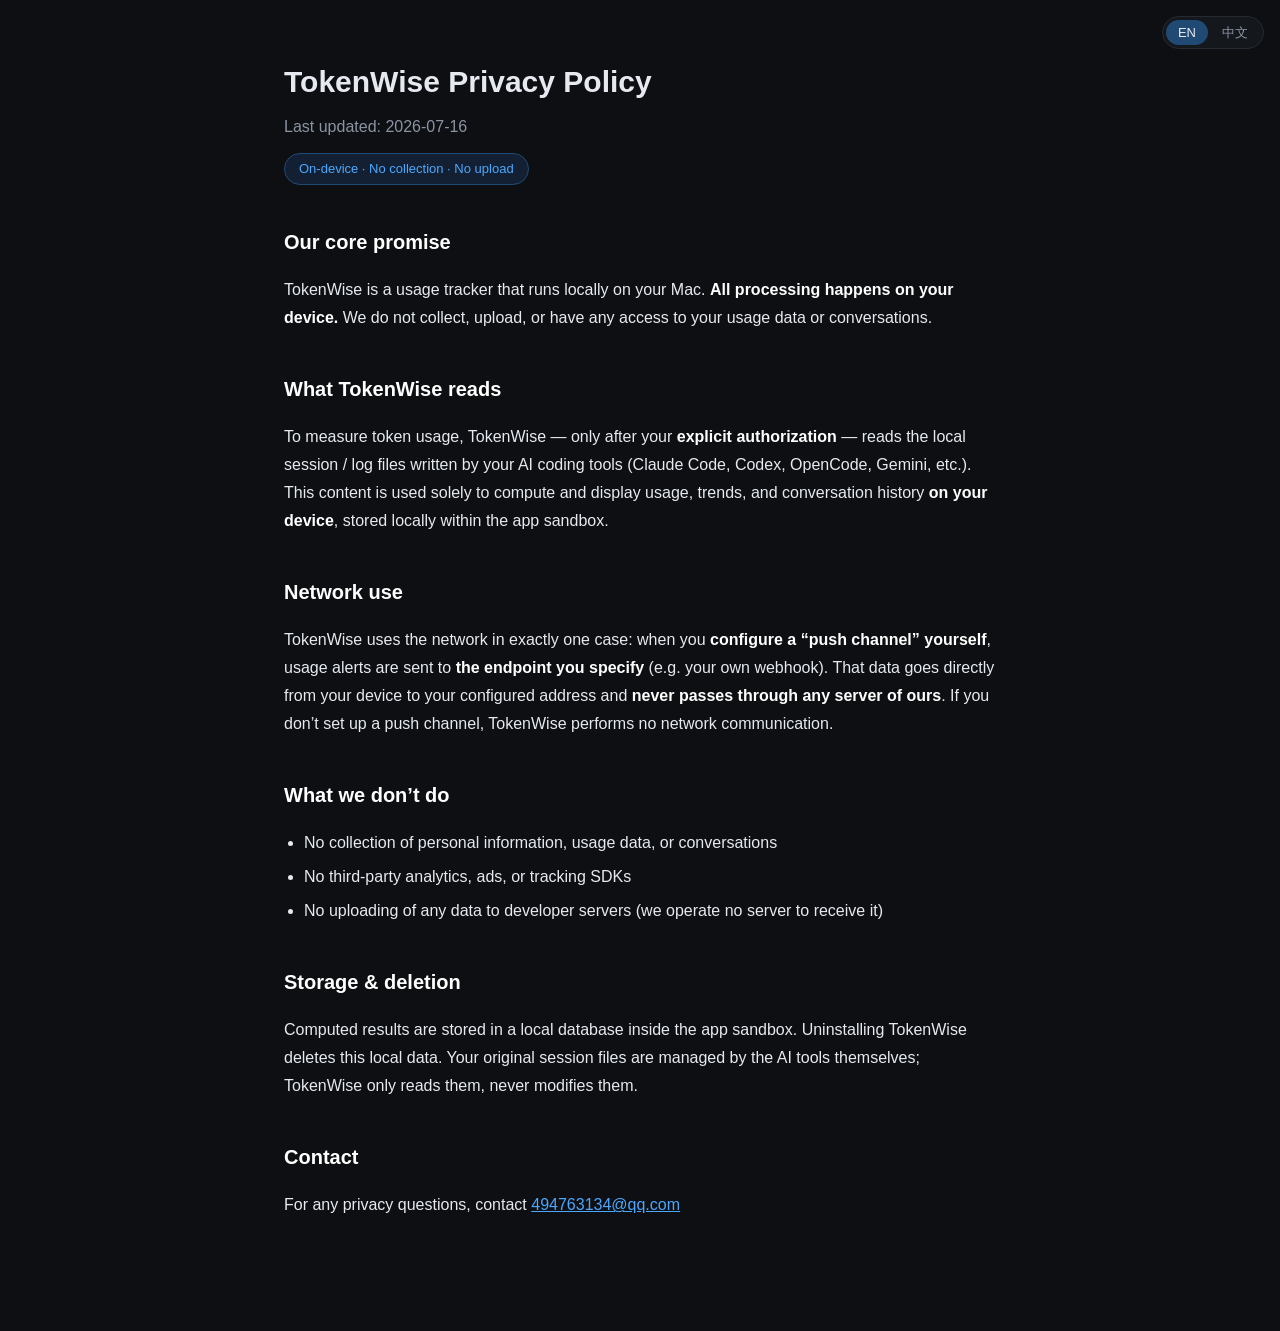
==== privacy.html @ 16d8dbb7 "Initial site: TokenWise landing, privacy & support (EN default, zh/en toggle) Static pages with a cl" ====
<!doctype html>
<html lang="en" data-lang="en" data-title-en="TokenWise Privacy Policy" data-title-zh="TokenWise 隐私政策">
<head>
<meta charset="utf-8">
<meta name="viewport" content="width=device-width, initial-scale=1">
<title>TokenWise Privacy Policy</title>
<style>
:root{color-scheme:dark}
*{box-sizing:border-box}
body{margin:0;background:#0d0f12;color:#e6eaf0;font:16px/1.75 -apple-system,BlinkMacSystemFont,"PingFang SC","Segoe UI",Roboto,sans-serif}
.wrap{max-width:760px;margin:0 auto;padding:56px 24px 96px}
h1{font-size:30px;margin:0 0 4px}
h2{font-size:20px;margin:40px 0 10px;color:#fff}
.sub{color:#8a94a3;margin:0 0 12px}
.badge{display:inline-block;background:#132033;color:#4aa8ff;border:1px solid #204a73;border-radius:999px;padding:4px 14px;font-size:13px}
a{color:#4aa8ff}
strong{color:#fff}
ul{padding-left:20px}li{margin:6px 0}
/* language switcher */
.langsw{position:fixed;top:16px;right:16px;display:flex;gap:2px;background:#14171c;border:1px solid #262b33;border-radius:999px;padding:3px;z-index:10}
.langsw button{appearance:none;-webkit-appearance:none;border:0;background:transparent;color:#8a94a3;font:inherit;font-size:13px;line-height:1;padding:6px 12px;border-radius:999px;cursor:pointer}
html[data-lang="en"] .lang-en,html[data-lang="zh"] .lang-zh{background:#204a73;color:#e6eaf0}
html[data-lang="en"] [data-lang-block="zh"],html[data-lang="zh"] [data-lang-block="en"]{display:none}
</style>
<script>try{var l=localStorage.getItem('tw-lang');if(l==='en'||l==='zh'){var e=document.documentElement;e.setAttribute('data-lang',l);e.setAttribute('lang',l==='zh'?'zh-CN':'en');var t=e.getAttribute(l==='zh'?'data-title-zh':'data-title-en');if(t)document.title=t;}}catch(e){}</script>
</head>
<body>
<div class="langsw" role="group" aria-label="Language / 语言">
<button type="button" class="lang-en" data-set-lang="en" aria-pressed="true">EN</button>
<button type="button" class="lang-zh" data-set-lang="zh" aria-pressed="false">中文</button>
</div>
<div class="wrap">

<div data-lang-block="en">
<h1>TokenWise Privacy Policy</h1>
<p class="sub">Last updated: 2026-07-16</p>
<span class="badge">On-device · No collection · No upload</span>

<h2>Our core promise</h2>
<p>TokenWise is a usage tracker that runs locally on your Mac. <strong>All processing happens on your device.</strong> We do not collect, upload, or have any access to your usage data or conversations.</p>

<h2>What TokenWise reads</h2>
<p>To measure token usage, TokenWise — only after your <strong>explicit authorization</strong> — reads the local session / log files written by your AI coding tools (Claude Code, Codex, OpenCode, Gemini, etc.). This content is used solely to compute and display usage, trends, and conversation history <strong>on your device</strong>, stored locally within the app sandbox.</p>

<h2>Network use</h2>
<p>TokenWise uses the network in exactly one case: when you <strong>configure a “push channel” yourself</strong>, usage alerts are sent to <strong>the endpoint you specify</strong> (e.g. your own webhook). That data goes directly from your device to your configured address and <strong>never passes through any server of ours</strong>. If you don’t set up a push channel, TokenWise performs no network communication.</p>

<h2>What we don’t do</h2>
<ul>
<li>No collection of personal information, usage data, or conversations</li>
<li>No third-party analytics, ads, or tracking SDKs</li>
<li>No uploading of any data to developer servers (we operate no server to receive it)</li>
</ul>

<h2>Storage &amp; deletion</h2>
<p>Computed results are stored in a local database inside the app sandbox. Uninstalling TokenWise deletes this local data. Your original session files are managed by the AI tools themselves; TokenWise only reads them, never modifies them.</p>

<h2>Contact</h2>
<p>For any privacy questions, contact <a href="mailto:494763134@qq.com">494763134@qq.com</a></p>
</div>

<div data-lang-block="zh">
<h1>TokenWise 隐私政策</h1>
<p class="sub">最后更新：2026-07-16</p>
<span class="badge">本地处理 · 不收集 · 不上传</span>

<h2>核心承诺</h2>
<p>TokenWise 是一款在你 Mac 本地运行的用量统计工具。<strong>所有统计都在你的设备本地完成</strong>，我们不收集、不上传、也无法看到你的任何用量数据或对话内容。</p>

<h2>TokenWise 读取什么</h2>
<p>为统计 token 用量，TokenWise 在你<strong>显式授权</strong>后，读取本地 AI 编程工具写在本机的会话 / 日志文件（Claude Code、Codex、OpenCode、Gemini 等）。读取到的内容仅用于<strong>在本机</strong>计算并展示用量、趋势与对话回看，保存在你设备本地的应用沙盒内。</p>

<h2>网络使用</h2>
<p>TokenWise 仅在一种情况下使用网络：当你<strong>主动配置了「推送渠道」</strong>时，用量预警会发送到<strong>你自己指定的端点</strong>（如你填写的 Webhook）。该数据直接从你的设备发往你配置的地址，<strong>不经过我们的任何服务器</strong>。若不配置推送渠道，TokenWise 不进行任何网络通信。</p>

<h2>我们不做的事</h2>
<ul>
<li>不收集个人信息、用量数据或对话内容</li>
<li>不含第三方分析、广告或追踪 SDK</li>
<li>不上传任何数据到开发者服务器（我们没有服务器接收这些数据）</li>
</ul>

<h2>数据存储与删除</h2>
<p>统计结果保存在应用沙盒内的本地数据库。卸载 TokenWise 即删除这些本地数据。你原始的会话文件由各 AI 工具自身管理，TokenWise 只读不改。</p>

<h2>联系我们</h2>
<p>隐私相关问题请联系：<a href="mailto:494763134@qq.com">494763134@qq.com</a></p>
</div>

</div>
<script>
(function(){
  var doc=document.documentElement;
  function apply(l,save){
    doc.setAttribute('data-lang',l);
    doc.setAttribute('lang',l==='zh'?'zh-CN':'en');
    var t=doc.getAttribute(l==='zh'?'data-title-zh':'data-title-en');
    if(t)document.title=t;
    var b=document.querySelectorAll('[data-set-lang]');
    for(var i=0;i<b.length;i++)b[i].setAttribute('aria-pressed',b[i].getAttribute('data-set-lang')===l?'true':'false');
    if(save){try{localStorage.setItem('tw-lang',l);}catch(e){}}
  }
  var b=document.querySelectorAll('[data-set-lang]');
  for(var i=0;i<b.length;i++)(function(x){x.addEventListener('click',function(){apply(x.getAttribute('data-set-lang'),true);});})(b[i]);
  apply(doc.getAttribute('data-lang')||'en',false);
})();
</script>
</body></html>
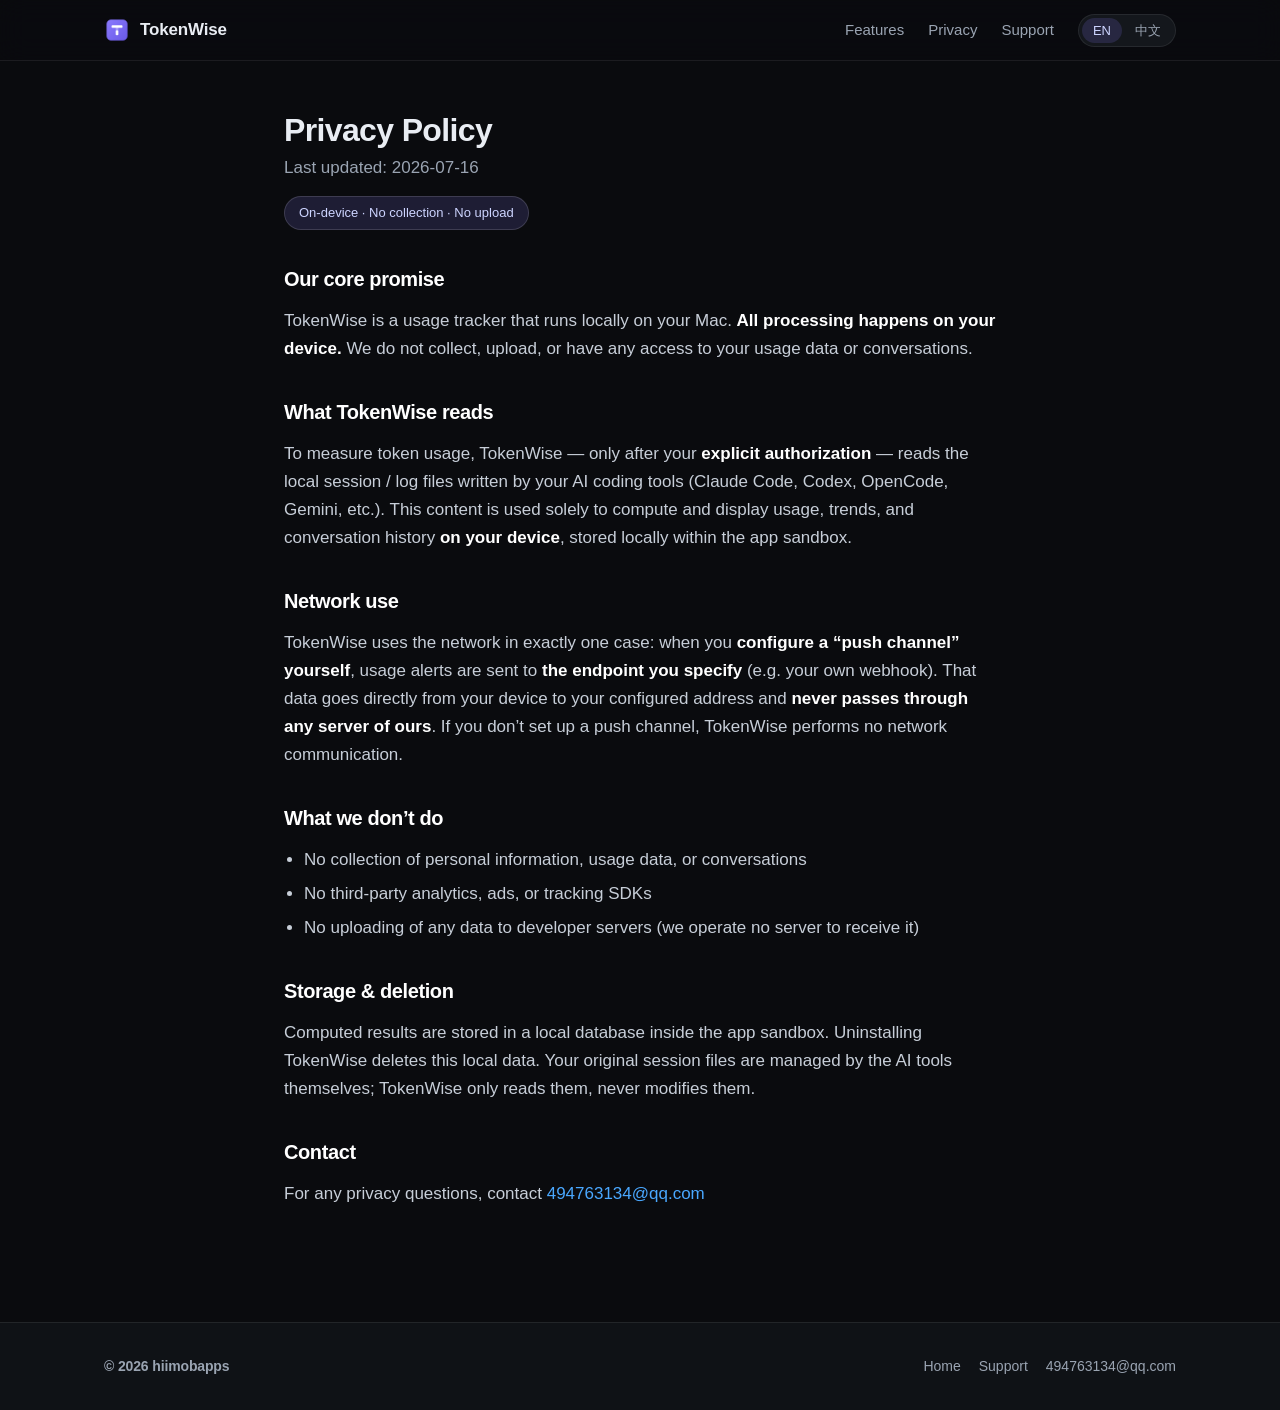
==== commit 5030b910: "Rebuild as a full product landing page - index.html: premium dark landing — hero with framed real sc" ====
--- a/privacy.html
+++ b/privacy.html
@@ -1,38 +1,33 @@
 <!doctype html>
-<html lang="en" data-lang="en" data-title-en="TokenWise Privacy Policy" data-title-zh="TokenWise 隐私政策">
+<html lang="en" data-lang="en" data-title-en="TokenWise — Privacy Policy" data-title-zh="TokenWise — 隐私政策">
 <head>
 <meta charset="utf-8">
 <meta name="viewport" content="width=device-width, initial-scale=1">
-<title>TokenWise Privacy Policy</title>
-<style>
-:root{color-scheme:dark}
-*{box-sizing:border-box}
-body{margin:0;background:#0d0f12;color:#e6eaf0;font:16px/1.75 -apple-system,BlinkMacSystemFont,"PingFang SC","Segoe UI",Roboto,sans-serif}
-.wrap{max-width:760px;margin:0 auto;padding:56px 24px 96px}
-h1{font-size:30px;margin:0 0 4px}
-h2{font-size:20px;margin:40px 0 10px;color:#fff}
-.sub{color:#8a94a3;margin:0 0 12px}
-.badge{display:inline-block;background:#132033;color:#4aa8ff;border:1px solid #204a73;border-radius:999px;padding:4px 14px;font-size:13px}
-a{color:#4aa8ff}
-strong{color:#fff}
-ul{padding-left:20px}li{margin:6px 0}
-/* language switcher */
-.langsw{position:fixed;top:16px;right:16px;display:flex;gap:2px;background:#14171c;border:1px solid #262b33;border-radius:999px;padding:3px;z-index:10}
-.langsw button{appearance:none;-webkit-appearance:none;border:0;background:transparent;color:#8a94a3;font:inherit;font-size:13px;line-height:1;padding:6px 12px;border-radius:999px;cursor:pointer}
-html[data-lang="en"] .lang-en,html[data-lang="zh"] .lang-zh{background:#204a73;color:#e6eaf0}
-html[data-lang="en"] [data-lang-block="zh"],html[data-lang="zh"] [data-lang-block="en"]{display:none}
-</style>
+<title>TokenWise — Privacy Policy</title>
+<meta name="description" content="TokenWise privacy policy — everything is computed locally on your Mac; nothing is collected or uploaded.">
+<link rel="icon" href="assets/favicon.png" type="image/png">
+<link rel="stylesheet" href="assets/styles.css">
 <script>try{var l=localStorage.getItem('tw-lang');if(l==='en'||l==='zh'){var e=document.documentElement;e.setAttribute('data-lang',l);e.setAttribute('lang',l==='zh'?'zh-CN':'en');var t=e.getAttribute(l==='zh'?'data-title-zh':'data-title-en');if(t)document.title=t;}}catch(e){}</script>
 </head>
 <body>
-<div class="langsw" role="group" aria-label="Language / 语言">
-<button type="button" class="lang-en" data-set-lang="en" aria-pressed="true">EN</button>
-<button type="button" class="lang-zh" data-set-lang="zh" aria-pressed="false">中文</button>
-</div>
-<div class="wrap">
+
+<nav class="nav"><div class="container">
+  <a class="brand" href="./"><img src="assets/icon.png" alt="TokenWise">TokenWise</a>
+  <div class="nav-links">
+    <a class="hide-sm" href="index.html#features"><span data-lang-block="en">Features</span><span data-lang-block="zh">功能</span></a>
+    <a class="hide-sm" href="privacy.html"><span data-lang-block="en">Privacy</span><span data-lang-block="zh">隐私</span></a>
+    <a class="hide-sm" href="support.html"><span data-lang-block="en">Support</span><span data-lang-block="zh">支持</span></a>
+    <div class="langsw" role="group" aria-label="Language / 语言">
+      <button type="button" class="lang-en" data-set-lang="en" aria-pressed="true">EN</button>
+      <button type="button" class="lang-zh" data-set-lang="zh" aria-pressed="false">中文</button>
+    </div>
+  </div>
+</div></nav>
+
+<main class="doc">
 
 <div data-lang-block="en">
-<h1>TokenWise Privacy Policy</h1>
+<h1>Privacy Policy</h1>
 <p class="sub">Last updated: 2026-07-16</p>
 <span class="badge">On-device · No collection · No upload</span>
 
@@ -60,7 +55,7 @@
 </div>
 
 <div data-lang-block="zh">
-<h1>TokenWise 隐私政策</h1>
+<h1>隐私政策</h1>
 <p class="sub">最后更新：2026-07-16</p>
 <span class="badge">本地处理 · 不收集 · 不上传</span>
 
@@ -87,22 +82,17 @@
 <p>隐私相关问题请联系：<a href="mailto:494763134@qq.com">494763134@qq.com</a></p>
 </div>
 
-</div>
-<script>
-(function(){
-  var doc=document.documentElement;
-  function apply(l,save){
-    doc.setAttribute('data-lang',l);
-    doc.setAttribute('lang',l==='zh'?'zh-CN':'en');
-    var t=doc.getAttribute(l==='zh'?'data-title-zh':'data-title-en');
-    if(t)document.title=t;
-    var b=document.querySelectorAll('[data-set-lang]');
-    for(var i=0;i<b.length;i++)b[i].setAttribute('aria-pressed',b[i].getAttribute('data-set-lang')===l?'true':'false');
-    if(save){try{localStorage.setItem('tw-lang',l);}catch(e){}}
-  }
-  var b=document.querySelectorAll('[data-set-lang]');
-  for(var i=0;i<b.length;i++)(function(x){x.addEventListener('click',function(){apply(x.getAttribute('data-set-lang'),true);});})(b[i]);
-  apply(doc.getAttribute('data-lang')||'en',false);
-})();
-</script>
-</body></html>
+</main>
+
+<footer class="footer"><div class="container">
+  <span class="brand">© 2026 hiimobapps</span>
+  <div class="links">
+    <a href="index.html"><span data-lang-block="en">Home</span><span data-lang-block="zh">首页</span></a>
+    <a href="support.html"><span data-lang-block="en">Support</span><span data-lang-block="zh">支持</span></a>
+    <a href="mailto:494763134@qq.com">494763134@qq.com</a>
+  </div>
+</div></footer>
+
+<script src="assets/app.js"></script>
+</body>
+</html>
--- a/assets/styles.css
+++ b/assets/styles.css
@@ -0,0 +1,147 @@
+/* ===== TokenWise site — shared design system ===== */
+:root{
+  color-scheme:dark;
+  --bg:#0a0b0e; --bg-elev:#0f1216; --surface:#14171c; --frame-bg:#0b0d10;
+  --border:rgba(255,255,255,.08); --border-strong:rgba(255,255,255,.14);
+  --text:#e9edf3; --muted:#9aa4b2; --faint:#6b7482;
+  --accent:#8a7cff; --accent-2:#4aa8ff; --accent-soft:rgba(138,124,255,.16);
+  --maxw:1120px;
+  --font:-apple-system,BlinkMacSystemFont,"SF Pro Display","PingFang SC","Segoe UI",Roboto,Helvetica,Arial,sans-serif;
+}
+*{box-sizing:border-box}
+html{scroll-behavior:smooth}
+body{margin:0;background:var(--bg);color:var(--text);font-family:var(--font);font-size:17px;line-height:1.65;-webkit-font-smoothing:antialiased;text-rendering:optimizeLegibility}
+a{color:var(--accent-2);text-decoration:none}
+img{max-width:100%;display:block}
+.container{max-width:var(--maxw);margin:0 auto;padding:0 24px}
+h1,h2,h3{letter-spacing:-.02em;line-height:1.1;margin:0}
+
+/* language show/hide — never mix */
+html[data-lang="en"] [data-lang-block="zh"],
+html[data-lang="zh"] [data-lang-block="en"]{display:none!important}
+
+/* ===== nav ===== */
+.nav{position:sticky;top:0;z-index:50;backdrop-filter:saturate(160%) blur(14px);-webkit-backdrop-filter:saturate(160%) blur(14px);background:rgba(10,11,14,.72);border-bottom:1px solid var(--border)}
+.nav .container{display:flex;align-items:center;gap:20px;height:60px}
+.brand{display:flex;align-items:center;gap:10px;font-weight:650;letter-spacing:-.01em;color:var(--text)}
+.brand img{width:26px;height:26px;border-radius:7px}
+.nav-links{margin-left:auto;display:flex;align-items:center;gap:24px}
+.nav-links a{color:var(--muted);font-size:15px}
+.nav-links a:hover{color:var(--text)}
+@media(max-width:720px){.nav-links a.hide-sm{display:none}}
+
+/* language switcher */
+.langsw{display:flex;gap:2px;background:var(--surface);border:1px solid var(--border);border-radius:999px;padding:3px}
+.langsw button{appearance:none;-webkit-appearance:none;border:0;background:transparent;color:var(--muted);font:inherit;font-size:13px;line-height:1;padding:6px 11px;border-radius:999px;cursor:pointer}
+html[data-lang="en"] .langsw .lang-en,html[data-lang="zh"] .langsw .lang-zh{background:var(--accent-soft);color:#cdd4ff}
+
+/* buttons */
+.btn{display:inline-flex;align-items:center;gap:9px;font-size:15px;font-weight:600;padding:13px 22px;border-radius:12px;cursor:pointer;transition:transform .15s ease,box-shadow .15s ease,border-color .15s ease,color .15s ease;border:1px solid transparent;white-space:nowrap}
+.btn-appstore{background:#fff;color:#0a0b0e;box-shadow:0 10px 34px -10px rgba(138,124,255,.55)}
+.btn-appstore:hover{transform:translateY(-1px);box-shadow:0 14px 40px -10px rgba(138,124,255,.7)}
+.btn-appstore svg{width:19px;height:19px}
+.btn-ghost{background:transparent;color:var(--text);border-color:var(--border-strong)}
+.btn-ghost:hover{border-color:var(--accent);color:#fff}
+.btn-sm{padding:9px 16px;font-size:14px}
+
+/* ===== hero ===== */
+.eyebrow{font-size:13px;font-weight:600;letter-spacing:.14em;text-transform:uppercase;color:var(--accent)}
+.gradient{background:linear-gradient(96deg,#8ab0ff,#8a7cff 58%,#b98cff);-webkit-background-clip:text;background-clip:text;color:transparent}
+.hero{position:relative;padding:78px 0 36px;text-align:center;overflow:hidden}
+.hero .glow{position:absolute;inset:0;pointer-events:none;background:radial-gradient(58% 48% at 50% -6%,rgba(138,124,255,.24),transparent 70%),radial-gradient(40% 40% at 82% 18%,rgba(74,168,255,.12),transparent 70%)}
+.hero .container{position:relative}
+.hero h1{font-size:clamp(34px,6vw,62px);font-weight:720;margin:18px auto 0;max-width:17ch}
+.hero .sub{color:var(--muted);font-size:clamp(16px,2.3vw,20px);max-width:60ch;margin:20px auto 0}
+.hero .cta{margin-top:30px;display:flex;gap:14px;justify-content:center;align-items:center;flex-wrap:wrap}
+.hero .note{margin-top:16px;color:var(--faint);font-size:13.5px}
+.hero-visual{position:relative;margin:56px auto 0;max-width:940px}
+.hero-visual .shot-overview{position:absolute;left:-18px;bottom:-34px;width:158px}
+@media(max-width:640px){.hero-visual .shot-overview{display:none}}
+
+/* ===== window frame / screenshots ===== */
+.shot{border-radius:14px;background:var(--frame-bg) center/contain no-repeat;border:1px solid var(--border-strong);
+  box-shadow:0 40px 90px -34px rgba(0,0,0,.85),0 0 0 1px rgba(255,255,255,.03),0 0 70px -24px rgba(138,124,255,.28)}
+.shot[data-shot="overview"]{aspect-ratio:732/1222}
+.shot[data-shot="analysis"],.shot[data-shot="conversations"]{aspect-ratio:1600/1074}
+.shot[data-shot="settings"]{aspect-ratio:1200/1200}
+html[data-lang="en"] .shot[data-shot="overview"]{background-image:url(en/overview.webp)}
+html[data-lang="zh"] .shot[data-shot="overview"]{background-image:url(zh/overview.webp)}
+html[data-lang="en"] .shot[data-shot="analysis"]{background-image:url(en/analysis.webp)}
+html[data-lang="zh"] .shot[data-shot="analysis"]{background-image:url(zh/analysis.webp)}
+html[data-lang="en"] .shot[data-shot="conversations"]{background-image:url(en/conversations.webp)}
+html[data-lang="zh"] .shot[data-shot="conversations"]{background-image:url(zh/conversations.webp)}
+html[data-lang="en"] .shot[data-shot="settings"]{background-image:url(en/settings.webp)}
+html[data-lang="zh"] .shot[data-shot="settings"]{background-image:url(zh/settings.webp)}
+
+/* ===== sources strip ===== */
+.sources{padding:24px 0;border-top:1px solid var(--border);border-bottom:1px solid var(--border);background:var(--bg-elev)}
+.sources .container{display:flex;align-items:center;justify-content:center;gap:10px 30px;flex-wrap:wrap;font-weight:600;font-size:15px}
+.sources .lead{color:var(--faint);font-weight:500}
+.sources b{color:var(--text);font-weight:600}
+.sources .dot{color:var(--accent);opacity:.6}
+
+/* ===== feature rows ===== */
+.feature{padding:88px 0}
+.feature .row{display:grid;grid-template-columns:1fr 1fr;gap:60px;align-items:center}
+.feature.rev .figure{grid-column:1;grid-row:1}
+.feature.rev .copy{grid-column:2;grid-row:1}
+.feature h2{font-size:clamp(26px,3.6vw,40px);font-weight:700;margin-bottom:16px}
+.feature .lead{color:var(--muted);font-size:17px;margin:0 0 20px}
+.feature ul{list-style:none;padding:0;margin:0;display:flex;flex-direction:column;gap:11px}
+.feature li{display:flex;gap:11px;color:var(--text);font-size:15.5px}
+.feature li svg{flex:none;width:18px;height:18px;margin-top:3px;color:var(--accent)}
+.figure--narrow{max-width:330px;margin:0 auto}
+@media(max-width:820px){
+  .feature{padding:56px 0}
+  .feature .row{grid-template-columns:1fr;gap:34px}
+  .feature.rev .figure,.feature.rev .copy{grid-column:1}
+  .feature.rev .figure{grid-row:2}
+}
+
+/* ===== privacy band ===== */
+.privacy{padding:72px 0}
+.privacy .card{position:relative;overflow:hidden;border:1px solid var(--border);border-radius:24px;background:linear-gradient(180deg,rgba(138,124,255,.09),rgba(74,168,255,.04));padding:60px 40px;text-align:center}
+.privacy .lock{width:50px;height:50px;margin:0 auto 18px;color:var(--accent)}
+.privacy h2{font-size:clamp(24px,3.4vw,36px);margin-bottom:14px}
+.privacy p{color:var(--muted);max-width:62ch;margin:0 auto 10px;font-size:16.5px}
+.privacy .pill{display:inline-block;margin:18px 8px 0;background:var(--surface);border:1px solid var(--border-strong);border-radius:999px;padding:7px 16px;color:#cdd4ff;font-size:14px;font-weight:600}
+.privacy .more-link{display:inline-block;margin-top:20px;font-weight:600}
+
+/* ===== more features grid ===== */
+.more{padding:14px 0 88px}
+.more h2{text-align:center;font-size:clamp(24px,3.4vw,34px);margin-bottom:40px}
+.grid{display:grid;grid-template-columns:repeat(3,1fr);gap:18px}
+.card{background:var(--surface);border:1px solid var(--border);border-radius:16px;padding:24px;transition:border-color .15s ease,transform .15s ease}
+.card:hover{border-color:var(--border-strong);transform:translateY(-2px)}
+.card .ic{width:26px;height:26px;color:var(--accent);margin-bottom:13px}
+.card h3{font-size:16.5px;margin-bottom:6px}
+.card p{color:var(--muted);font-size:14.5px;margin:0}
+@media(max-width:820px){.grid{grid-template-columns:1fr 1fr;gap:14px}}
+@media(max-width:520px){.grid{grid-template-columns:1fr}}
+
+/* ===== final cta ===== */
+.final{padding:56px 0 92px;text-align:center}
+.final h2{font-size:clamp(26px,4vw,42px);margin-bottom:12px}
+.final p{color:var(--muted);margin:0 0 26px}
+
+/* ===== footer ===== */
+.footer{border-top:1px solid var(--border);padding:32px 0;background:var(--bg-elev)}
+.footer .container{display:flex;align-items:center;gap:18px;flex-wrap:wrap;color:var(--faint);font-size:14px}
+.footer .brand{color:var(--muted);font-weight:600}
+.footer .links{display:flex;gap:18px;margin-left:auto}
+.footer a{color:var(--muted)}.footer a:hover{color:var(--text)}
+
+/* ===== content pages (privacy / support) ===== */
+.doc{max-width:760px;margin:0 auto;padding:52px 24px 96px}
+.doc h1{font-size:32px;margin:0 0 6px}
+.doc h2{font-size:20px;margin:38px 0 10px;color:#fff}
+.doc h3{font-size:16px;margin:22px 0 4px;color:#fff}
+.doc .sub{color:var(--muted);margin:0 0 14px}
+.doc .badge{display:inline-block;background:var(--accent-soft);color:#cdd4ff;border:1px solid var(--border-strong);border-radius:999px;padding:5px 14px;font-size:13px}
+.doc p{color:#c7ced8}.doc strong{color:#fff}
+.doc ul{padding-left:20px}.doc li{margin:6px 0;color:#c7ced8}
+
+/* ===== scroll reveal ===== */
+.reveal{opacity:0;transform:translateY(18px);transition:opacity .6s ease,transform .6s ease}
+.reveal.in{opacity:1;transform:none}
+@media(prefers-reduced-motion:reduce){.reveal{opacity:1;transform:none;transition:none}html{scroll-behavior:auto}}
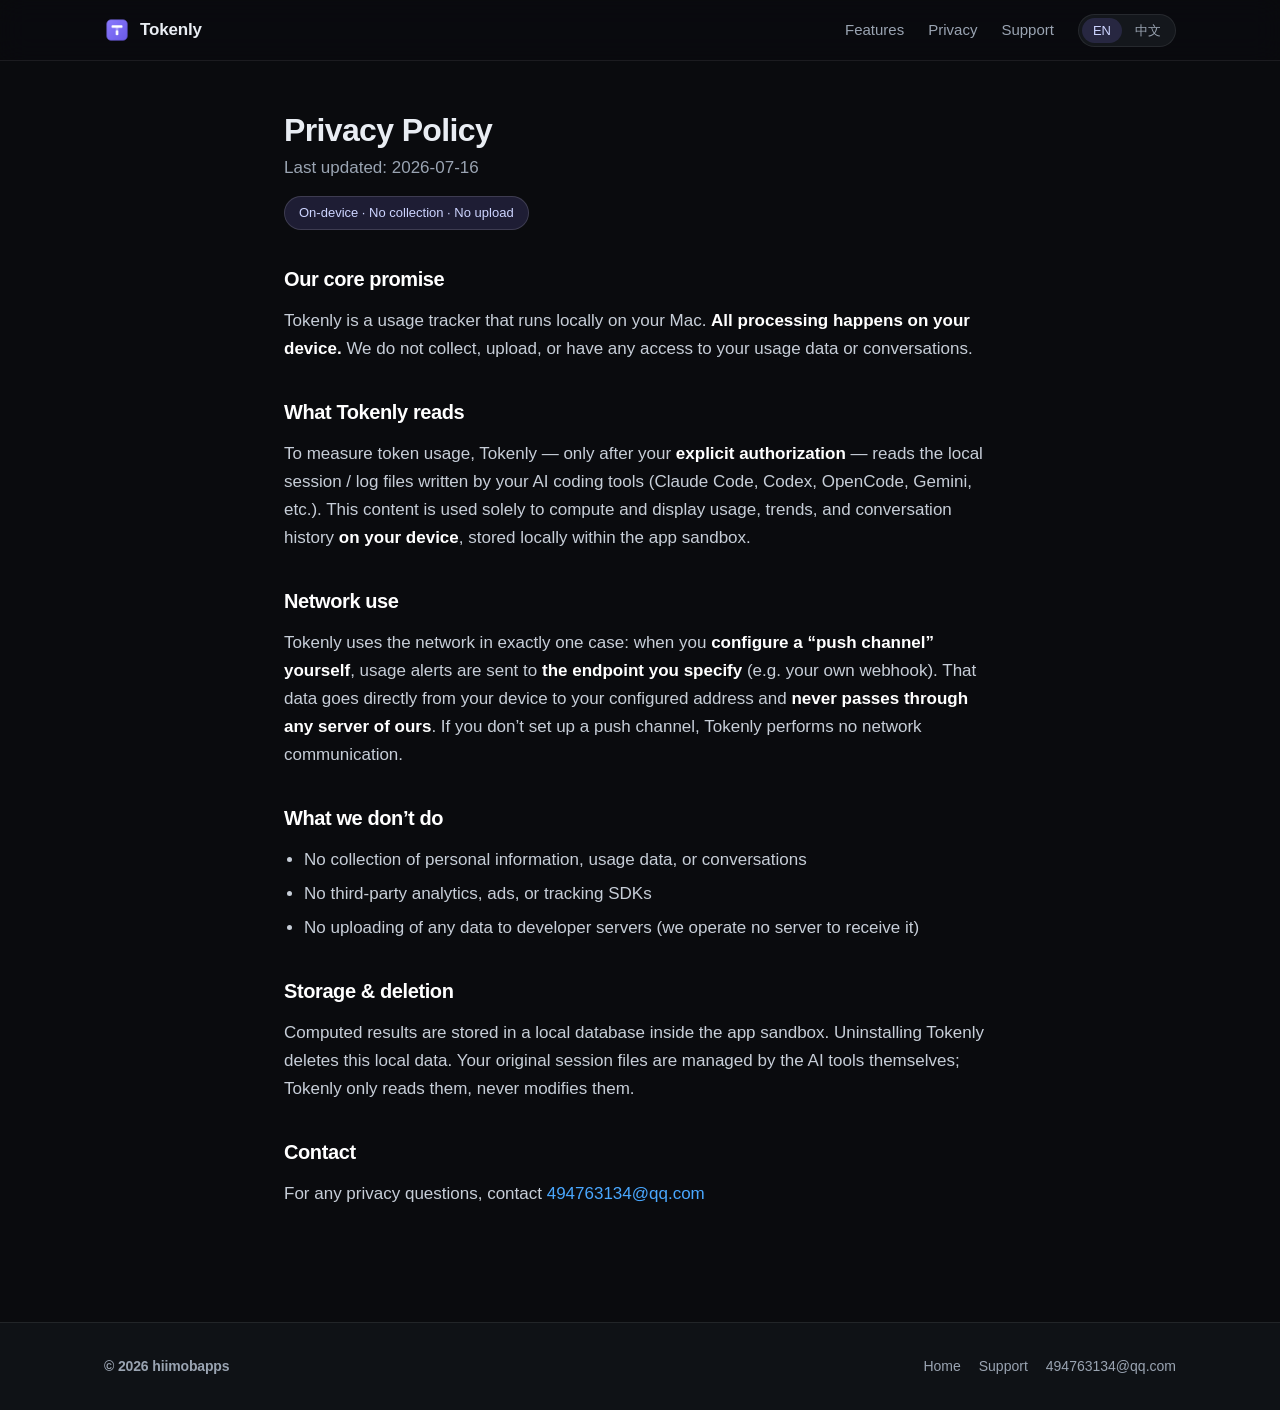
==== commit 254ef107: "rebrand: TokenWise → Tokenly 落地页/隐私/支持/README/样式/资源生成脚本的品牌名全部改为 Tokenly。 保留 ../TokenWise 主 app 仓路径引用" ====
--- a/privacy.html
+++ b/privacy.html
@@ -1,10 +1,10 @@
 <!doctype html>
-<html lang="en" data-lang="en" data-title-en="TokenWise — Privacy Policy" data-title-zh="TokenWise — 隐私政策">
+<html lang="en" data-lang="en" data-title-en="Tokenly — Privacy Policy" data-title-zh="Tokenly — 隐私政策">
 <head>
 <meta charset="utf-8">
 <meta name="viewport" content="width=device-width, initial-scale=1">
-<title>TokenWise — Privacy Policy</title>
-<meta name="description" content="TokenWise privacy policy — everything is computed locally on your Mac; nothing is collected or uploaded.">
+<title>Tokenly — Privacy Policy</title>
+<meta name="description" content="Tokenly privacy policy — everything is computed locally on your Mac; nothing is collected or uploaded.">
 <link rel="icon" href="assets/favicon.png" type="image/png">
 <link rel="stylesheet" href="assets/styles.css">
 <script>try{var l=localStorage.getItem('tw-lang');if(l==='en'||l==='zh'){var e=document.documentElement;e.setAttribute('data-lang',l);e.setAttribute('lang',l==='zh'?'zh-CN':'en');var t=e.getAttribute(l==='zh'?'data-title-zh':'data-title-en');if(t)document.title=t;}}catch(e){}</script>
@@ -12,7 +12,7 @@
 <body>
 
 <nav class="nav"><div class="container">
-  <a class="brand" href="./"><img src="assets/icon.png" alt="TokenWise">TokenWise</a>
+  <a class="brand" href="./"><img src="assets/icon.png" alt="Tokenly">Tokenly</a>
   <div class="nav-links">
     <a class="hide-sm" href="index.html#features"><span data-lang-block="en">Features</span><span data-lang-block="zh">功能</span></a>
     <a class="hide-sm" href="privacy.html"><span data-lang-block="en">Privacy</span><span data-lang-block="zh">隐私</span></a>
@@ -32,13 +32,13 @@
 <span class="badge">On-device · No collection · No upload</span>
 
 <h2>Our core promise</h2>
-<p>TokenWise is a usage tracker that runs locally on your Mac. <strong>All processing happens on your device.</strong> We do not collect, upload, or have any access to your usage data or conversations.</p>
+<p>Tokenly is a usage tracker that runs locally on your Mac. <strong>All processing happens on your device.</strong> We do not collect, upload, or have any access to your usage data or conversations.</p>
 
-<h2>What TokenWise reads</h2>
-<p>To measure token usage, TokenWise — only after your <strong>explicit authorization</strong> — reads the local session / log files written by your AI coding tools (Claude Code, Codex, OpenCode, Gemini, etc.). This content is used solely to compute and display usage, trends, and conversation history <strong>on your device</strong>, stored locally within the app sandbox.</p>
+<h2>What Tokenly reads</h2>
+<p>To measure token usage, Tokenly — only after your <strong>explicit authorization</strong> — reads the local session / log files written by your AI coding tools (Claude Code, Codex, OpenCode, Gemini, etc.). This content is used solely to compute and display usage, trends, and conversation history <strong>on your device</strong>, stored locally within the app sandbox.</p>
 
 <h2>Network use</h2>
-<p>TokenWise uses the network in exactly one case: when you <strong>configure a “push channel” yourself</strong>, usage alerts are sent to <strong>the endpoint you specify</strong> (e.g. your own webhook). That data goes directly from your device to your configured address and <strong>never passes through any server of ours</strong>. If you don’t set up a push channel, TokenWise performs no network communication.</p>
+<p>Tokenly uses the network in exactly one case: when you <strong>configure a “push channel” yourself</strong>, usage alerts are sent to <strong>the endpoint you specify</strong> (e.g. your own webhook). That data goes directly from your device to your configured address and <strong>never passes through any server of ours</strong>. If you don’t set up a push channel, Tokenly performs no network communication.</p>
 
 <h2>What we don’t do</h2>
 <ul>
@@ -48,7 +48,7 @@
 </ul>
 
 <h2>Storage &amp; deletion</h2>
-<p>Computed results are stored in a local database inside the app sandbox. Uninstalling TokenWise deletes this local data. Your original session files are managed by the AI tools themselves; TokenWise only reads them, never modifies them.</p>
+<p>Computed results are stored in a local database inside the app sandbox. Uninstalling Tokenly deletes this local data. Your original session files are managed by the AI tools themselves; Tokenly only reads them, never modifies them.</p>
 
 <h2>Contact</h2>
 <p>For any privacy questions, contact <a href="mailto:494763134@qq.com">494763134@qq.com</a></p>
@@ -60,13 +60,13 @@
 <span class="badge">本地处理 · 不收集 · 不上传</span>
 
 <h2>核心承诺</h2>
-<p>TokenWise 是一款在你 Mac 本地运行的用量统计工具。<strong>所有统计都在你的设备本地完成</strong>，我们不收集、不上传、也无法看到你的任何用量数据或对话内容。</p>
+<p>Tokenly 是一款在你 Mac 本地运行的用量统计工具。<strong>所有统计都在你的设备本地完成</strong>，我们不收集、不上传、也无法看到你的任何用量数据或对话内容。</p>
 
-<h2>TokenWise 读取什么</h2>
-<p>为统计 token 用量，TokenWise 在你<strong>显式授权</strong>后，读取本地 AI 编程工具写在本机的会话 / 日志文件（Claude Code、Codex、OpenCode、Gemini 等）。读取到的内容仅用于<strong>在本机</strong>计算并展示用量、趋势与对话回看，保存在你设备本地的应用沙盒内。</p>
+<h2>Tokenly 读取什么</h2>
+<p>为统计 token 用量，Tokenly 在你<strong>显式授权</strong>后，读取本地 AI 编程工具写在本机的会话 / 日志文件（Claude Code、Codex、OpenCode、Gemini 等）。读取到的内容仅用于<strong>在本机</strong>计算并展示用量、趋势与对话回看，保存在你设备本地的应用沙盒内。</p>
 
 <h2>网络使用</h2>
-<p>TokenWise 仅在一种情况下使用网络：当你<strong>主动配置了「推送渠道」</strong>时，用量预警会发送到<strong>你自己指定的端点</strong>（如你填写的 Webhook）。该数据直接从你的设备发往你配置的地址，<strong>不经过我们的任何服务器</strong>。若不配置推送渠道，TokenWise 不进行任何网络通信。</p>
+<p>Tokenly 仅在一种情况下使用网络：当你<strong>主动配置了「推送渠道」</strong>时，用量预警会发送到<strong>你自己指定的端点</strong>（如你填写的 Webhook）。该数据直接从你的设备发往你配置的地址，<strong>不经过我们的任何服务器</strong>。若不配置推送渠道，Tokenly 不进行任何网络通信。</p>
 
 <h2>我们不做的事</h2>
 <ul>
@@ -76,7 +76,7 @@
 </ul>
 
 <h2>数据存储与删除</h2>
-<p>统计结果保存在应用沙盒内的本地数据库。卸载 TokenWise 即删除这些本地数据。你原始的会话文件由各 AI 工具自身管理，TokenWise 只读不改。</p>
+<p>统计结果保存在应用沙盒内的本地数据库。卸载 Tokenly 即删除这些本地数据。你原始的会话文件由各 AI 工具自身管理，Tokenly 只读不改。</p>
 
 <h2>联系我们</h2>
 <p>隐私相关问题请联系：<a href="mailto:494763134@qq.com">494763134@qq.com</a></p>
--- a/assets/styles.css
+++ b/assets/styles.css
@@ -1,4 +1,4 @@
-/* ===== TokenWise site — shared design system ===== */
+/* ===== Tokenly site — shared design system ===== */
 :root{
   color-scheme:dark;
   --bg:#0a0b0e; --bg-elev:#0f1216; --surface:#14171c; --frame-bg:#0b0d10;
